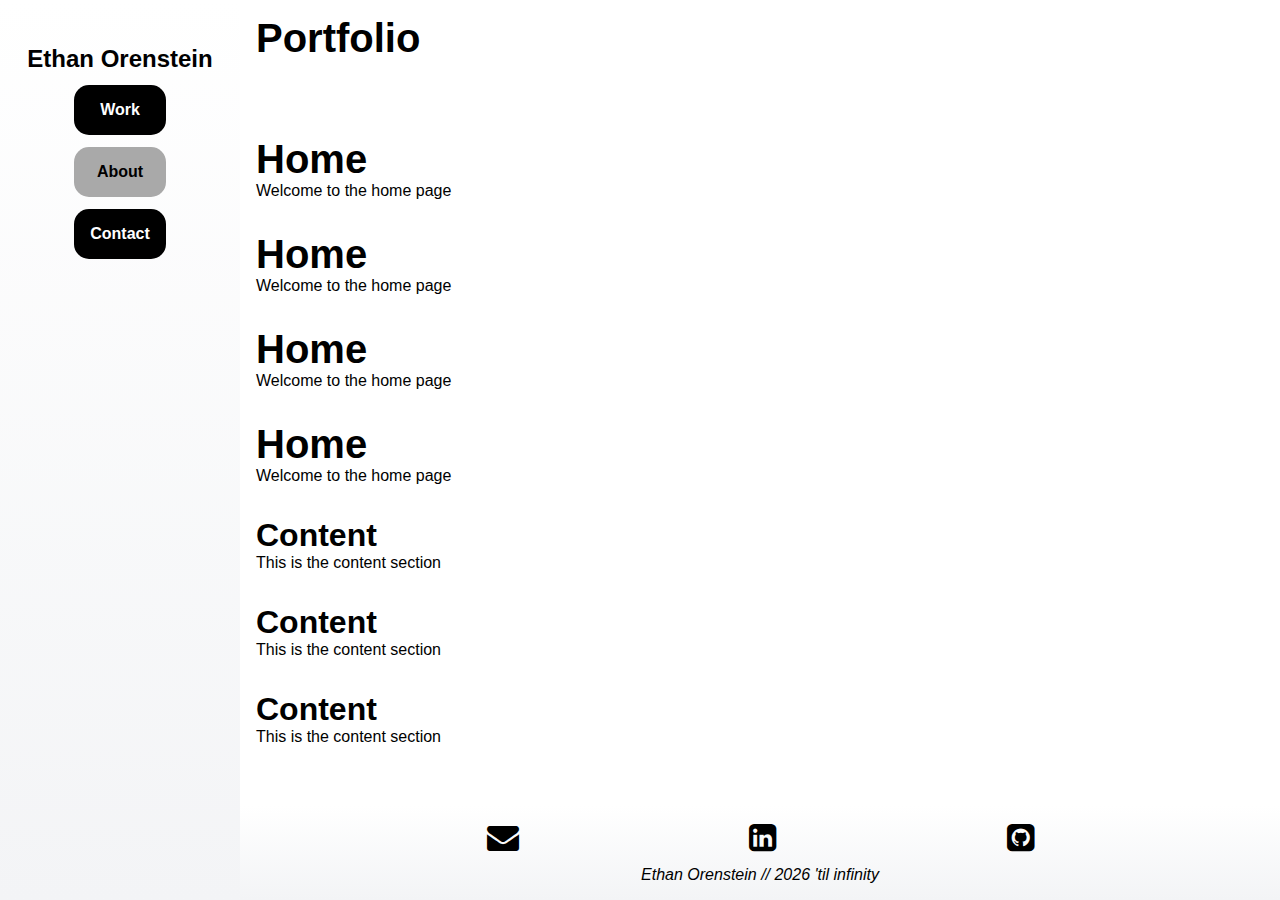
==== about.html @ 60bf2555 "Portfolio Project Setup" ====
<!DOCTYPE html>
<html lang="en">
    <head>
        <meta charset="UTF-8" />
        <meta name="viewport" content="width=device-width, initial-scale=1">
        <title>Home</title>
        <link rel="stylesheet" type="text/css" href="style.css">
        <link
        rel="stylesheet"
        href="https://cdnjs.cloudflare.com/ajax/libs/font-awesome/4.7.0/css/font-awesome.min.css"
      />
    </head>

    <body>
        <nav class="col-1">
            <div id="navigation">
               <h3>Ethan Orenstein</h3> 
            
            <ul role="navigation">
                <li><a class="nav-link" href="/Users/wavearcade/projects/portfolio/index.html">Work</a></li>
                <li><a class="nav-link" href="about.html">About</a></li>
                <li><a class="nav-link" href="contact.html">Contact</a></li>
            </div>
        </nav>
        <div class="col-2">
            <header>
                <h1>Portfolio</h1>
            </header>
          <main class="content">
            <section id="intro">
                <h1>Home</h1>
                <p>Welcome to the home page</p>
            </section>
            <section id="intro">
                <h1>Home</h1>
                <p>Welcome to the home page</p>
            </section>
            <section id="intro">
                <h1>Home</h1>
                <p>Welcome to the home page</p>
            </section>
            <section id="intro">
                <h1>Home</h1>
                <p>Welcome to the home page</p>
            </section>
    
            
            <section id="projects">
                <h2>Content</h2>
                <p>This is the content section</p>
            </section>
    
            <section id="experience">
                <h2>Content</h2>
                <p>This is the content section</p>
            </section>
    
            <section id="ontact">
                <h2>Content</h2>
                <p>This is the content section</p>
            </section>
    
          </main>
            <footer>
                <div id="bottomnav">
                    <ul role="navigation">
                        <li><i class="fa fa-envelope fa-2x" aria-hidden="true"></i></li>
                        <li><i class="fa fa-linkedin-square fa-2x" aria-hidden="true"></i></li>
                        <li><i class="fa fa-github-square fa-2x" aria-hidden="true"></i></li>
                    </div>
                    <div id="footerinfo"><i><p>Ethan Orenstein // <span id="year">2025</span></p></i></div>
            </footer>
        </div>
        <script src="script.js" type="text/javascript"></script>
      </body>
</html>
---- style.css ----
/* Universal Styles */
* {
    padding: 0;
    margin: 0;
    box-sizing: border-box;
    font-family: Geist, Arial, Helvetica, sans-serif;
    font-size: 16px;
}

h1 {
    font-size: 2.5rem;
    font-weight: bold;
}

h2 {
    font-size: 2rem;
    font-weight: bold;
}

h3 {
    font-size: 1.5rem;
    font-weight: bold; 
}

a {
    text-decoration: underline;
    
}

a:hover {
    text-decoration: none;
    
}

a:visited {
    color: purple;
}

  header, footer, article, section, nav {
    padding: 1em;
  }


/* Flex Layout */
body {
    display: flex;
    min-height: 100vh;
    flex-direction: row;
    margin: 0;
  }

.col-1 {
    background-color: hsl(0, 0, 100%);
    background-image: linear-gradient(rgb(255, 255, 255), rgb(243, 244, 246));
    flex: 1;
    display: flex;
    flex-direction: column;
    align-items: center;
  }

  .col-2 {
    display: flex;
    flex-direction: column;
    flex: 5;
    justify-content: space-between;
}

/* Mobile Layout*/
@media only screen and (max-width: 768px) and (orientation: portrait) {
    body {
        flex-direction: column;
    }
    .col-1 {
        flex: 1;
        max-height: fit-content;
    }
    .col-2 {
        flex: 1;
    }


    #navigation ul {
        display: flex;
        flex-direction: row;
        justify-content: flex-start;
        flex-wrap: wrap;
    }
    footer {
        border-top: 2px solid black;
    }

}

/* Header */


/* Navigation */
#navigation {
    position: sticky;
    top: 5%;
    display: flex;
    flex-direction: column;
    align-items: center;
}

#navigation ul {
    list-style-type: none;
    max-width: fit-content
}

#navigation li {
    margin: .75em;
    text-align: center;
}

#navigation a {
    color: white;
    text-decoration: none;
    background-color: black;
    border-radius: 15px;
    padding: 1em;
    display: block;
    width: 100%;
    font-weight: bold;
}

#navigation a {
    color: white;
    text-decoration: none;
    background-color: black;
    border-radius: 15px;
    padding: 1em;
    display: block;
    width: 100%;
}

#navigation a:hover {
    background-color: darkgray;
    color: black;
}

#navigation a:active {
    background-color: black;
    color: white;
}

#navigation .activeURL {
    background-color: darkgray;
    color: black;
}

/* Main Content */


/* Footer */
footer {
    background-color: #fcfcfc;
    background-image: linear-gradient(rgb(255, 255, 255), rgb(243, 244, 246));
    position: relative;
    bottom: 0;
    width: 100%;
}

#bottomnav ul {
    list-style-type: none;
    display: flex;
    align-items: center;
    justify-content: space-evenly;
    align-content: center;
    flex-wrap: wrap;
    flex-direction: row;
}

#bottomnav li i:hover{
    color: darkgray;
    cursor: pointer;
}

#footerinfo {
    font-size: .75em;
    text-align: center;
    margin-top: 1em;
}
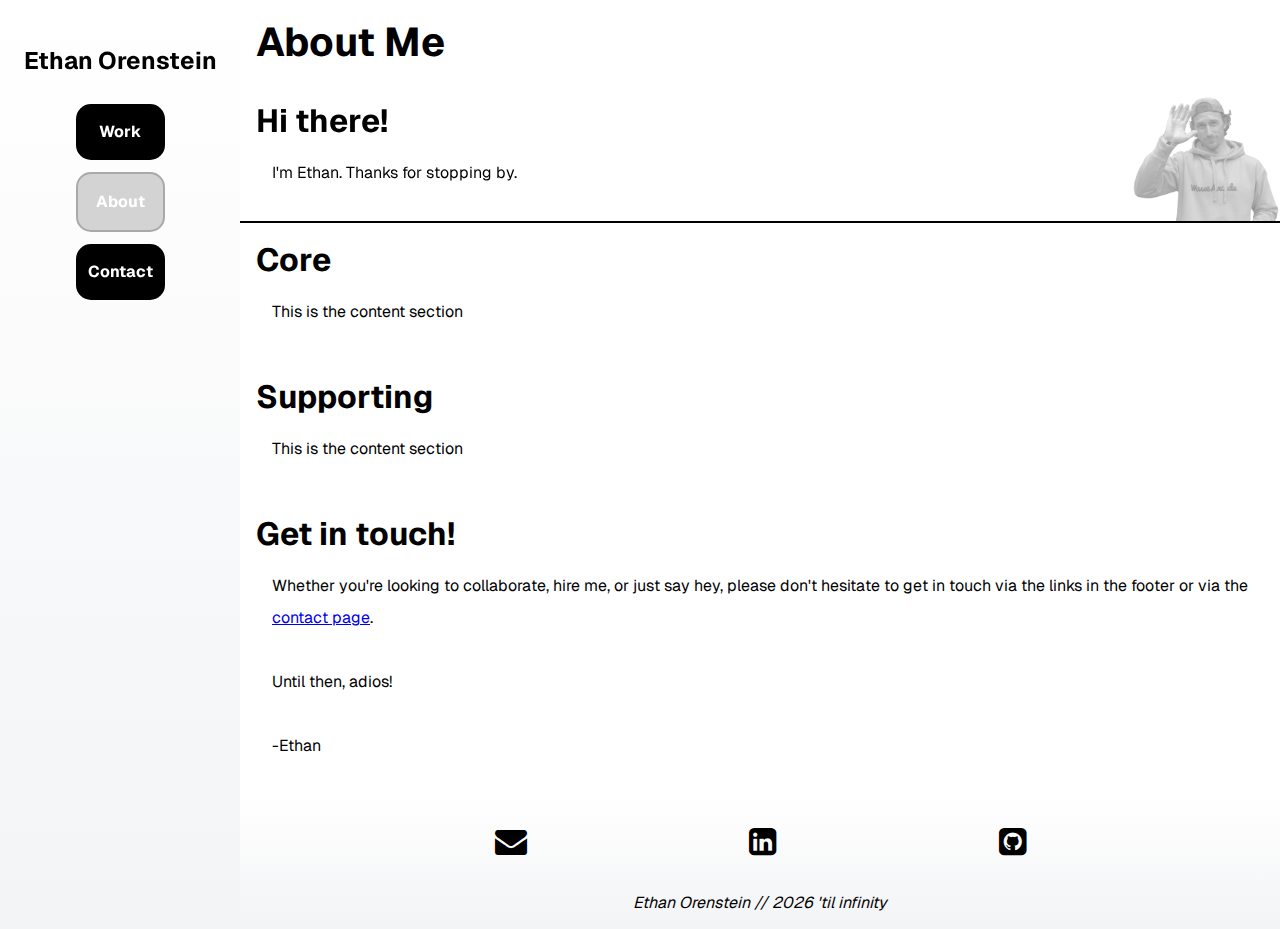
==== commit 90a28b06: "Core styling and functionality" ====
--- a/about.html
+++ b/about.html
@@ -9,6 +9,9 @@
         rel="stylesheet"
         href="https://cdnjs.cloudflare.com/ajax/libs/font-awesome/4.7.0/css/font-awesome.min.css"
       />
+      <link rel="preconnect" href="https://fonts.googleapis.com">
+      <link rel="preconnect" href="https://fonts.gstatic.com" crossorigin>
+      <link href="https://fonts.googleapis.com/css2?family=Geist:wght@100..900&display=swap" rel="stylesheet">
     </head>
 
     <body>
@@ -17,56 +20,45 @@
                <h3>Ethan Orenstein</h3> 
             
             <ul role="navigation">
-                <li><a class="nav-link" href="/Users/wavearcade/projects/portfolio/index.html">Work</a></li>
+                <li><a class="nav-link" href="index.html">Work</a></li>
                 <li><a class="nav-link" href="about.html">About</a></li>
                 <li><a class="nav-link" href="contact.html">Contact</a></li>
             </div>
         </nav>
         <div class="col-2">
             <header>
-                <h1>Portfolio</h1>
+                <h1>About Me</h1>
             </header>
           <main class="content">
             <section id="intro">
-                <h1>Home</h1>
-                <p>Welcome to the home page</p>
+                <h2>Hi there!</h2>
+                <p>I'm Ethan. Thanks for stopping by.</p>
             </section>
-            <section id="intro">
-                <h1>Home</h1>
-                <p>Welcome to the home page</p>
-            </section>
-            <section id="intro">
-                <h1>Home</h1>
-                <p>Welcome to the home page</p>
-            </section>
-            <section id="intro">
-                <h1>Home</h1>
-                <p>Welcome to the home page</p>
-            </section>
-    
             
-            <section id="projects">
-                <h2>Content</h2>
+            <section id="core">
+                <h2>Core</h2>
                 <p>This is the content section</p>
             </section>
     
-            <section id="experience">
-                <h2>Content</h2>
+            <section id="supporting">
+                <h2>Supporting</h2>
                 <p>This is the content section</p>
             </section>
     
-            <section id="ontact">
-                <h2>Content</h2>
-                <p>This is the content section</p>
+            <section id="cta">
+                <h2>Get in touch!</h2>
+                <p>Whether you're looking to collaborate, hire me, or just say hey, please don't hesitate to get in touch via the links in the footer or via the <a href="contact.html">contact page</a>.</p>
+                <p>Until then, adios!</p>
+                <p>-Ethan</p>
             </section>
     
           </main>
             <footer>
                 <div id="bottomnav">
                     <ul role="navigation">
-                        <li><i class="fa fa-envelope fa-2x" aria-hidden="true"></i></li>
-                        <li><i class="fa fa-linkedin-square fa-2x" aria-hidden="true"></i></li>
-                        <li><i class="fa fa-github-square fa-2x" aria-hidden="true"></i></li>
+                        <li id="emailIcon"><i id="emailIcon" class="fa fa-envelope fa-2x" aria-hidden="true"></i></li>
+                        <li><a href="https://www.linkedin.com/in/ethanorenstein/" target="_blank"><i class="fa fa-linkedin-square fa-2x" aria-hidden="true"></i></a></li>
+                        <li><a href="https://github.com/EthanWaveArcade" target="_blank"></a><i class="fa fa-github-square fa-2x" aria-hidden="true"></i></a></li>
                     </div>
                     <div id="footerinfo"><i><p>Ethan Orenstein // <span id="year">2025</span></p></i></div>
             </footer>
--- a/style.css
+++ b/style.css
@@ -129,7 +129,7 @@
     text-decoration: none;
     background-color: black;
     border-radius: 15px;
-    padding: 1em;
+    padding: .75em;
     display: block;
     width: 100%;
 }
@@ -145,12 +145,41 @@
 }
 
 #navigation .activeURL {
-    background-color: darkgray;
-    color: black;
+    background-color: lightgray;
+    color: white;
+    border: 2px solid darkgray;
 }
 
 /* Main Content */
-
+#intro {
+    position: relative;
+    z-index: 1; 
+    border-bottom: 2px solid black;
+}
+
+#intro::before{
+    content: '';
+    position: absolute;
+    top: 0;
+    left: 0;
+    width: 100%;
+    height: 100%;
+    background-image: url('./images/ethan.png');
+    background-size: contain;
+    background-repeat: no-repeat;
+    background-position: right;
+    opacity: 0.5; /* Adjust the opacity value as needed */
+    z-index: -1;
+}
+
+section p, ul {
+    padding: 1rem;
+    line-height: 2rem;
+}
+
+section li {
+    margin-left: 1rem;
+}
 
 /* Footer */
 footer {
@@ -181,3 +210,7 @@
     text-align: center;
     margin-top: 1em;
 }
+
+#bottomnav li a {
+    color: inherit
+}
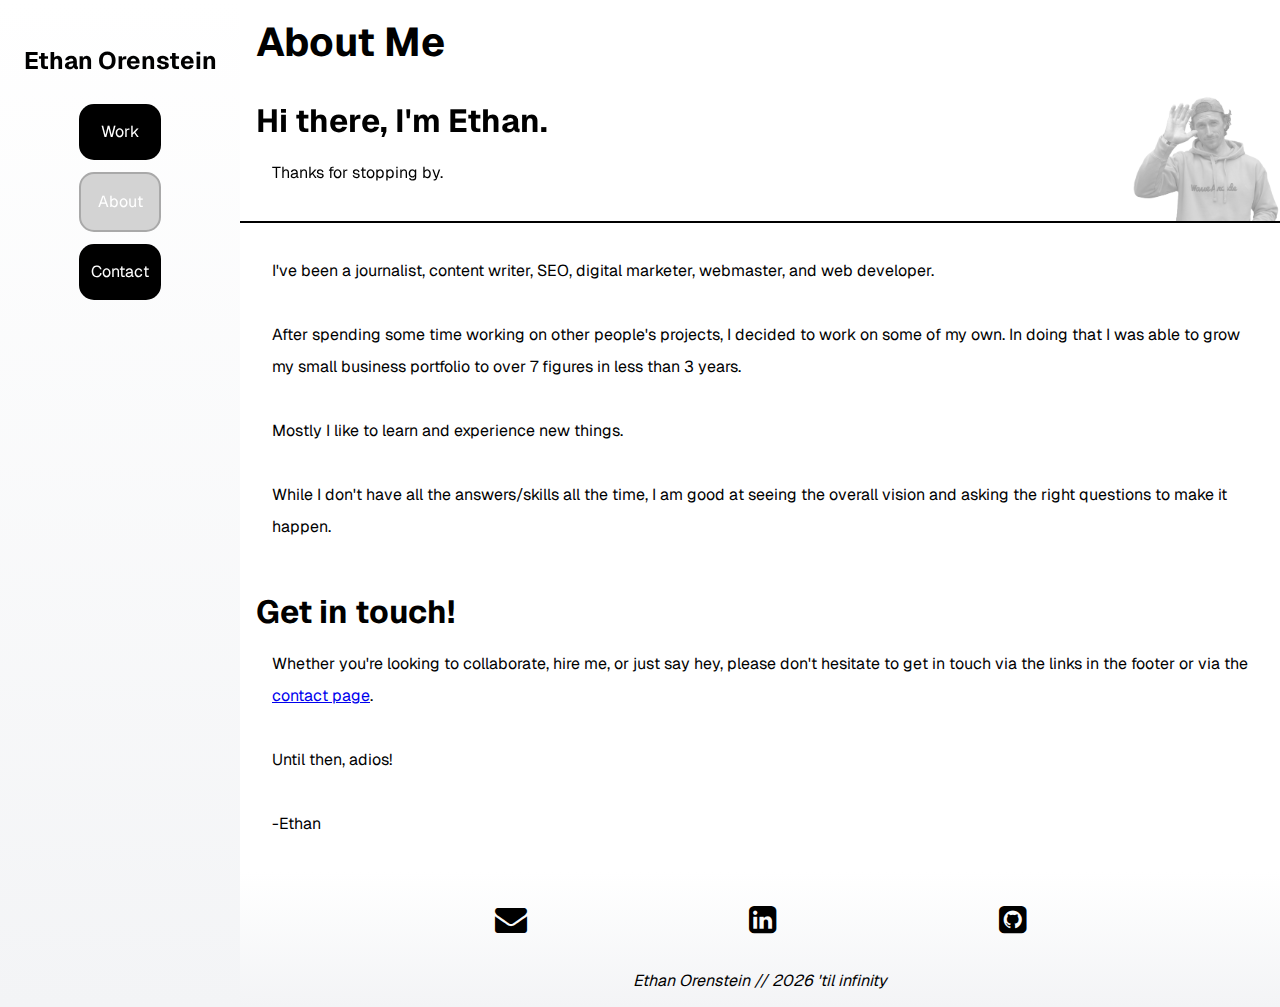
==== commit 02abc974: "Content added" ====
--- a/about.html
+++ b/about.html
@@ -31,19 +31,17 @@
             </header>
           <main class="content">
             <section id="intro">
-                <h2>Hi there!</h2>
-                <p>I'm Ethan. Thanks for stopping by.</p>
+                <h2>Hi there, I'm Ethan.</h2>
+                <p>Thanks for stopping by.</p>
             </section>
             
             <section id="core">
-                <h2>Core</h2>
-                <p>This is the content section</p>
+                <p>I've been a journalist, content writer, SEO, digital marketer, webmaster, and web developer.</p>
+                <p>After spending some time working on other people's projects, I decided to work on some of my own. In doing that I was able to grow my small business portfolio to over 7 figures in less than 3 years.</p>
+                <p>Mostly I like to learn and experience new things.</p>
+                <p>While I don't have all the answers/skills all the time, I am good at seeing the overall vision and asking the right questions to make it happen.</p>
             </section>
-    
-            <section id="supporting">
-                <h2>Supporting</h2>
-                <p>This is the content section</p>
-            </section>
+
     
             <section id="cta">
                 <h2>Get in touch!</h2>
--- a/style.css
+++ b/style.css
@@ -111,17 +111,6 @@
 #navigation li {
     margin: .75em;
     text-align: center;
-}
-
-#navigation a {
-    color: white;
-    text-decoration: none;
-    background-color: black;
-    border-radius: 15px;
-    padding: 1em;
-    display: block;
-    width: 100%;
-    font-weight: bold;
 }
 
 #navigation a {
@@ -181,6 +170,11 @@
     margin-left: 1rem;
 }
 
+.subUL{
+    padding: 0;
+    list-style-type: none;
+}
+
 /* Footer */
 footer {
     background-color: #fcfcfc;
